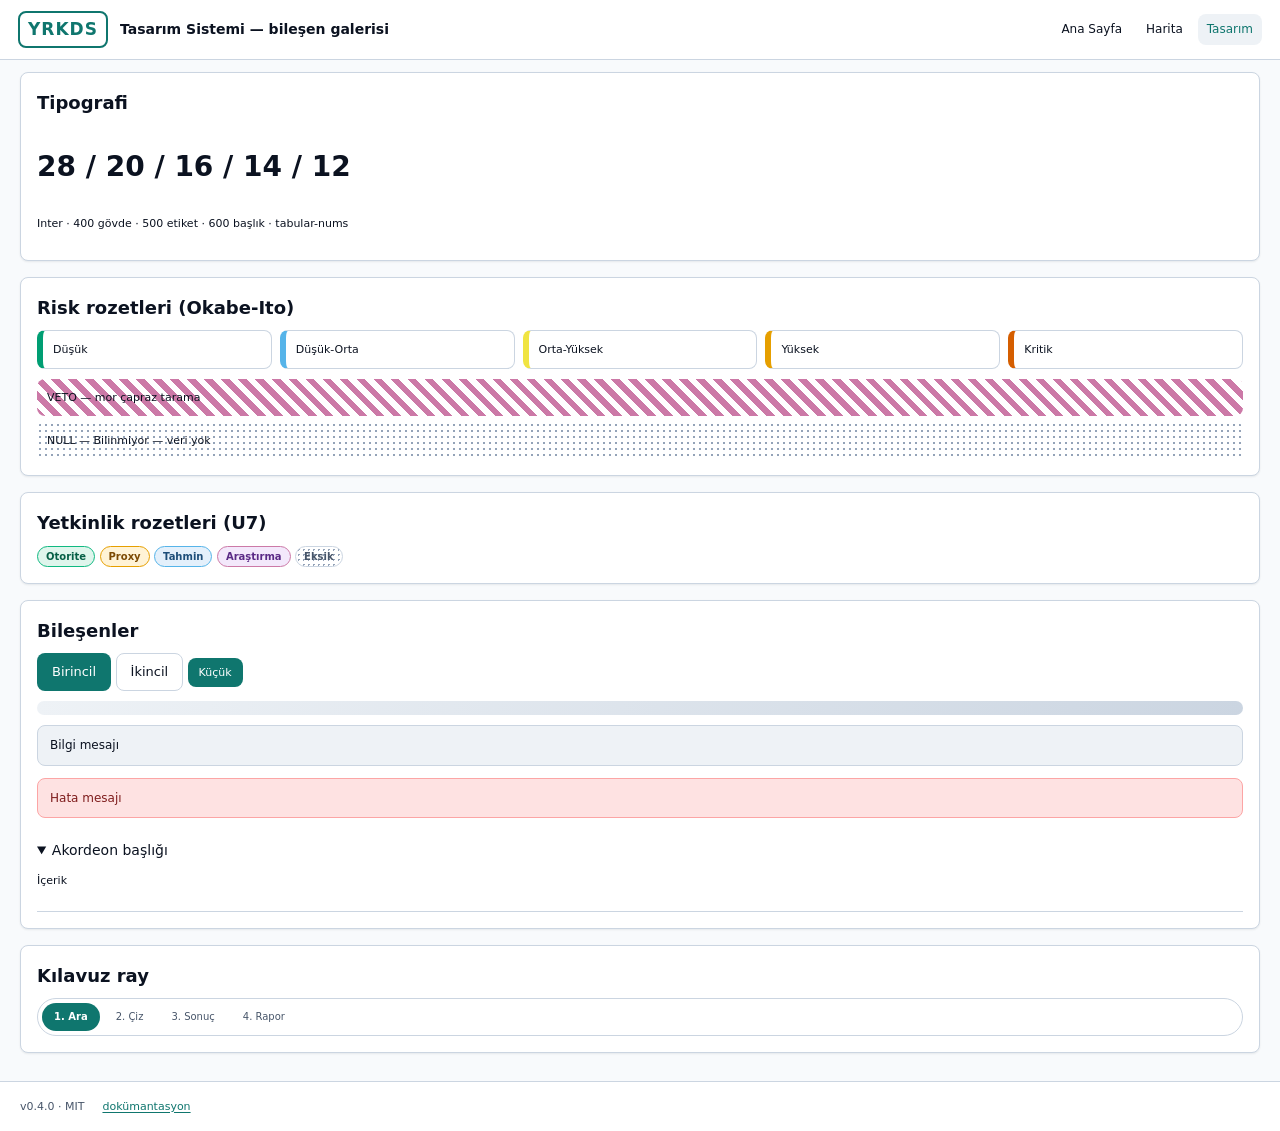
==== frontend/design.html @ d86f137d "v2.0 baseline: master sprint öncesi" ====
<!DOCTYPE html>
<html lang="tr"><head><meta charset="utf-8"><meta name="viewport" content="width=device-width,initial-scale=1">
<meta name="description" content="YRKDS tasarım sistemi bileşen galerisi.">
<title>Tasarım Sistemi — YRKDS</title><link rel="icon" type="image/svg+xml" href="/assets/icons/favicon.svg">
<meta property="og:image" content="/assets/icons/og.svg">
<link rel="stylesheet" href="css/style.css">
<script>try{var _t=localStorage.getItem('yrkds-tema');if(_t)document.documentElement.dataset.theme=_t}catch(e){}</script></head><body>
<header class="ust"><div class="baslik"><a href="/" class="logo-link"><span class="logo">YRKDS</span></a><div><h1>Tasarım Sistemi — bileşen galerisi</h1></div></div>
<nav class="ust-menu"><a href="/">Ana Sayfa</a><a href="/harita.html">Harita</a><a href="/design.html" aria-current="page">Tasarım</a></nav></header>
<main class="auth-icerik">
<div class="kart"><h2>Tipografi</h2><p style="font-size:28px;font-weight:600">28 / 20 / 16 / 14 / 12</p>
<p class="kucuk">Inter · 400 gövde · 500 etiket · 600 başlık · tabular-nums</p></div>
<div class="kart"><h2>Risk rozetleri (Okabe-Ito)</h2>
<div class="bantlar"><div class="bant-kutu low">Düşük</div><div class="bant-kutu lowmid">Düşük-Orta</div>
<div class="bant-kutu mid">Orta-Yüksek</div><div class="bant-kutu high">Yüksek</div><div class="bant-kutu crit">Kritik</div></div>
<div class="veto-ornek" style="margin-top:10px">VETO — mor çapraz tarama</div>
<div class="null-ornek" style="margin-top:6px">NULL — Bilinmiyor — veri yok</div></div>
<div class="kart"><h2>Yetkinlik rozetleri (U7)</h2>
<span class="rozet rozet-Otorite">Otorite</span> <span class="rozet rozet-Proxy">Proxy</span>
<span class="rozet rozet-Tahmin">Tahmin</span> <span class="rozet rozet-Araştırma">Araştırma</span>
<span class="rozet rozet-Eksik">Eksik</span></div>
<div class="kart"><h2>Bileşenler</h2>
<button class="btn btn-dark">Birincil</button> <button class="btn btn-outline">İkincil</button>
<button class="btn btn-dark btn-sm">Küçük</button>
<div class="skeleton" style="margin-top:10px"></div>
<div class="form-bilgi" style="margin-top:10px">Bilgi mesajı</div>
<div class="form-hata">Hata mesajı</div>
<div class="akordeon"><details open><summary>Akordeon başlığı</summary><p class="kucuk">İçerik</p></details></div>
</div>
<div class="kart"><h2>Kılavuz ray</h2><div class="kilavuz-ray" style="position:static;transform:none">
<button class="ray-adim aktif">1. Ara</button><button class="ray-adim">2. Çiz</button>
<button class="ray-adim">3. Sonuç</button><button class="ray-adim">4. Rapor</button></div></div>
</main>
<footer class="alt-bilgi"><span>v0.4.0 · MIT</span><a href="/docs/tasarim_sistemi.md">dokümantasyon</a></footer>
</body></html>
---- frontend/css/style.css ----
/* YRKDS tasarım sistemi v1 — self-host font, OKabe-Ito palet, çift tema */
@font-face{font-family:Inter;src:url('/assets/fonts/Inter-Regular.woff2') format('woff2');font-weight:400;font-display:swap}
@font-face{font-family:Inter;src:url('/assets/fonts/Inter-Medium.woff2') format('woff2');font-weight:500;font-display:swap}
@font-face{font-family:Inter;src:url('/assets/fonts/Inter-SemiBold.woff2') format('woff2');font-weight:600;font-display:swap}

:root{
  --koyu:#0b5c5d; --accent:#0F766E; --accent-text:#ffffff;
  --surface:#F8FAFC; --card:#FFFFFF; --text:#0B1220; --muted:#475569;
  --border:#CBD5E1; --soft:#EEF2F6; --shadow:0 1px 2px rgba(15,23,42,.08);
  --risk-dusuk:#009E73; --risk-dusuk-orta:#56B4E9; --risk-orta:#F0E442;
  --risk-yuksek:#E69F00; --risk-kritik:#D55E00; --veto:#CC79A7;
  --bos:#94A3B8; --kritik-metin:#A34300; --radius:8px; --bosluk:8px;
}
[data-theme="dark"]{
  --koyu:#0B1220; --accent:#2DD4BF; --accent-text:#04171A;
  --surface:#0B1220; --card:#111827; --text:#E5EDF5; --muted:#A9B8C9;
  --border:#334155; --soft:#152133; --shadow:0 1px 2px rgba(0,0,0,.4); --kritik-metin:#FDBA74;
}
*{box-sizing:border-box}
html{scroll-behavior:smooth}
body{margin:0;font-family:Inter,system-ui,sans-serif;background:var(--surface);color:var(--text);
     font-size:14px;line-height:1.55;-webkit-font-smoothing:antialiased}
a{color:var(--accent);text-decoration:underline;text-underline-offset:2px}
a:hover{text-decoration-thickness:2px}
.ust-menu a,.logo-link,.btn{text-decoration:none}
:focus-visible{outline:2px solid var(--accent);outline-offset:2px;border-radius:3px}
button,input,select{font:inherit;color:inherit}
.tabular,.tablo td,.metrikler b{font-variant-numeric:tabular-nums}
@media(prefers-reduced-motion:reduce){*{animation:none!important;transition:none!important;scroll-behavior:auto!important}}

/* Üst çubuk */
.ust{position:sticky;top:0;z-index:1000;min-height:60px;background:var(--card);color:var(--text);
     display:flex;align-items:center;justify-content:space-between;gap:16px;padding:8px 18px;
     border-bottom:1px solid var(--border)}
.baslik{display:flex;align-items:center;gap:12px}
.logo-link{display:inline-flex}
.logo{font-weight:600;font-size:17px;letter-spacing:1px;color:var(--accent);border:2px solid var(--accent);
      border-radius:var(--radius);padding:3px 8px}
.baslik h1{font-size:14px;font-weight:600;margin:0}
.ust-menu{display:flex;gap:6px;flex-wrap:wrap;align-items:center}
.ust-menu a{padding:6px 9px;border-radius:var(--radius);color:var(--text);font-size:12px}
.ust-menu a:hover,.ust-menu a[aria-current="page"]{background:var(--soft);text-decoration:none;color:var(--accent)}
.durum{display:flex;gap:6px}
.nişan{background:var(--soft);border:1px solid var(--border);color:var(--muted);border-radius:20px;
       padding:3px 10px;font-size:10px;letter-spacing:.3px}
.alt-bilgi{border-top:1px solid var(--border);padding:16px 20px;font-size:11px;color:var(--muted);
           display:flex;gap:18px;flex-wrap:wrap;background:var(--card)}
.tema-butonu{background:none;border:1px solid var(--border);border-radius:var(--radius);cursor:pointer;padding:5px 9px}

/* Ortak bileşenler */
.kart{background:var(--card);border:1px solid var(--border);border-radius:var(--radius);
      padding:16px;margin-bottom:16px;box-shadow:var(--shadow)}
.kart h2{font-size:18px;margin:0 0 8px;font-weight:600}
.kart h3{font-size:14px;margin:16px 0 6px;font-weight:600}
.kart h5{font-size:13px;font-weight:600;color:var(--accent);margin:0 0 8px}
.kucuk{font-size:11px;line-height:1.5}
.muted{color:var(--muted)}
.btn{display:inline-flex;align-items:center;justify-content:center;gap:6px;border-radius:var(--radius);
     border:1px solid transparent;padding:8px 14px;cursor:pointer;font-weight:500;font-size:13px;
     transition:background 150ms ease-out}
.btn-dark{background:var(--accent);color:var(--accent-text)}
.btn-dark:hover{filter:brightness(1.08)}
.btn-outline{background:transparent;border-color:var(--border);color:var(--text)}
.btn-sm{padding:5px 10px;font-size:11px}
.w-100{width:100%}
.rozet{display:inline-block;padding:2px 8px;border-radius:20px;font-size:10px;font-weight:600;
       background:var(--soft);border:1px solid var(--border)}
.rozet-Otorite{background:#DFF5EC;color:#065F46;border-color:#10B981}
.rozet-Proxy{background:#FFF3D6;color:#7C4A03;border-color:#E69F00}
.rozet-Tahmin{background:#E4F0FB;color:#1E4E79;border-color:#56B4E9}
.rozet-Araştırma{background:#F3E8FB;color:#5B2A86;border-color:#CC79A7}
.rozet-Eksik{background:radial-gradient(var(--bos) 1px,transparent 1px);background-size:5px 5px;
              color:var(--muted);border-color:var(--border)}
[data-theme="dark"] .rozet-Otorite{background:#063D32;color:#A7F3D0}
[data-theme="dark"] .rozet-Proxy{background:#4A3205;color:#FDE68A}
[data-theme="dark"] .rozet-Tahmin{background:#123A5A;color:#BFDBFE}
.tablo{width:100%;border-collapse:collapse;font-size:12px}
.tablo th,.tablo td{border-bottom:1px solid var(--border);padding:8px;text-align:left;vertical-align:top}
.tablo th{color:var(--muted);font-weight:500}
.akordeon details{border-bottom:1px solid var(--border);padding:10px 0}
.akordeon summary{cursor:pointer;font-weight:500}
.form-hata,.form-bilgi{padding:10px 12px;border-radius:var(--radius);margin:0 0 12px;font-size:12px}
.form-hata{background:#FEE2E2;color:#7F1D1D;border:1px solid #FCA5A5}
.form-bilgi{background:var(--soft);color:var(--text);border:1px solid var(--border)}
.auth-kart{max-width:440px;margin:40px auto}
.auth-form{display:grid;gap:8px}
.auth-form label{font-size:11px;color:var(--muted)}
.auth-form input{padding:9px 10px;border:1px solid var(--border);border-radius:var(--radius);
                 background:var(--surface);color:var(--text)}
.auth-icerik{padding:12px 20px;min-height:70vh}
.skeleton{background:linear-gradient(90deg,var(--soft),var(--border),var(--soft));background-size:200% 100%;
          animation:skeleton 1.2s linear infinite;border-radius:var(--radius);height:14px}
@keyframes skeleton{to{background-position:-200% 0}}
.toast{position:fixed;bottom:20px;right:20px;background:var(--card);border:1px solid var(--border);
       border-radius:var(--radius);padding:10px 14px;box-shadow:var(--shadow);z-index:2000}
.modal{position:fixed;inset:0;background:#0008;display:grid;place-items:center;z-index:2000}
.modal .kart{max-width:520px;width:90%}

/* Ana sayfa */
.hero{display:grid;grid-template-columns:1.4fr .8fr;gap:24px;padding:36px 20px}
.hero h2{font-size:32px;line-height:1.2;margin:0 0 10px;font-weight:600;letter-spacing:-.5px}
.hero p{font-size:15px;color:var(--muted);max-width:56ch}
.cta{display:flex;gap:10px;margin-top:18px}
.istatistik-kutu{display:grid;gap:8px;align-content:start}
.istatistik{display:flex;justify-content:space-between;align-items:baseline;background:var(--card);
            border:1px solid var(--border);border-radius:var(--radius);padding:10px 12px}
.istatistik b{font-size:18px;font-variant-numeric:tabular-nums}
.bolum{padding:8px 20px 28px}
.bolum-baslik{font-size:20px;font-weight:600;margin:0 0 14px}
.adimlar{display:grid;grid-template-columns:repeat(3,1fr);gap:14px}
.adim .ikon{width:36px;height:36px;color:var(--accent)}
.bantlar{display:grid;grid-template-columns:repeat(5,1fr);gap:8px}
.bant-kutu{border:1px solid var(--border);border-left:6px solid var(--bos);border-radius:var(--radius);
           padding:10px;background:var(--card);font-size:11px}
.bant-kutu.low{border-left-color:var(--risk-dusuk)}
.bant-kutu.lowmid{border-left-color:var(--risk-dusuk-orta)}
.bant-kutu.mid{border-left-color:var(--risk-orta)}
.bant-kutu.high{border-left-color:var(--risk-yuksek)}
.bant-kutu.crit{border-left-color:var(--risk-kritik)}
.veto-ornek{background:repeating-linear-gradient(45deg,var(--veto),var(--veto) 6px,transparent 6px,transparent 12px);
            padding:10px;border-radius:var(--radius);font-size:11px}
.null-ornek{background:radial-gradient(var(--bos) 1px,transparent 1px);background-size:6px 6px;
            padding:10px;border-radius:var(--radius);font-size:11px}
.kaynak-listesi{display:flex;flex-wrap:wrap;gap:8px}
.kaynak-listesi a{border:1px solid var(--border);border-radius:20px;padding:6px 11px;background:var(--card);font-size:11px}
.olay-akisi li{padding:6px 0;border-bottom:1px solid var(--border);font-size:12px;list-style:none}
.olay-akisi{padding:0;margin:0}
.sss{max-width:820px}

/* Harita sayfası */
main.harita-duzen{display:grid;grid-template-columns:250px 1fr 340px;height:calc(100vh - 60px)}
.sol,.sag{overflow:auto;padding:12px}
.harita-alani{position:relative}
#harita{width:100%;height:100%}
.leaflet-ust{position:absolute;top:10px;left:50%;transform:translateX(-50%);z-index:500}
.goto{background:var(--card);color:var(--text);padding:5px 10px;border-radius:var(--radius);
      box-shadow:var(--shadow);font-size:11px;border:1px solid var(--border)}
.katman-listesi label{display:block;font-size:12px;padding:3px 0;cursor:pointer}
.katman-listesi input{margin-right:6px}
.sekmeler{display:flex;gap:4px;border-bottom:1px solid var(--border);margin-bottom:10px;flex-wrap:wrap}
.sekmeler button{background:none;border:none;border-bottom:2px solid transparent;padding:6px 8px;cursor:pointer;font-size:11px;color:var(--muted)}
.sekmeler button[aria-selected="true"]{color:var(--accent);border-bottom-color:var(--accent)}
.ara-kutu{display:flex;gap:6px;margin-bottom:10px}
.ara-kutu input{flex:1;min-width:0;padding:8px;border:1px solid var(--border);border-radius:var(--radius);background:var(--card)}
.arac-cubugu{position:absolute;left:10px;top:180px;z-index:500;display:grid;gap:4px;background:var(--card);
             border:1px solid var(--border);border-radius:var(--radius);padding:4px}
.arac-cubugu button{width:36px;height:36px;border:none;background:none;border-radius:6px;cursor:pointer;color:var(--text)}
.arac-cubugu button:hover,.arac-cubugu button.aktif{background:var(--soft);color:var(--accent)}
.harita-alt{position:absolute;bottom:0;left:0;right:0;z-index:500;display:flex;justify-content:space-between;
            align-items:center;gap:8px;padding:4px 10px;background:var(--card);border-top:1px solid var(--border);font-size:10px}
.leg{kuris-icon}
.sonuc-baslik{display:flex;justify-content:space-between;align-items:center}
.kapat{border:none;background:none;font-size:20px;cursor:pointer;color:var(--muted)}
.skor-kutu{display:flex;align-items:center;gap:14px;padding:12px;border-radius:var(--radius);
            background:var(--soft);border-left:5px solid var(--accent)}
.skor-kutu.Düşük{border-left-color:var(--risk-dusuk)}
.skor-kutu.Düşük-Orta{border-left-color:var(--risk-dusuk-orta)}
.skor-kutu.Orta-Yüksek{border-left-color:var(--risk-orta)}
.skor-kutu.Yüksek{border-left-color:var(--risk-yuksek)}
.skor-kutu.Kritik{border-left-color:var(--risk-kritik)}
.skor-kutu.KARARSIZ{border-left-color:var(--bos)}
.skor-buyuk{font-size:38px;font-weight:600;color:var(--accent);font-variant-numeric:tabular-nums}
.bant{font-weight:600;font-size:13px}
.metrikler{display:grid;grid-template-columns:repeat(3,1fr);gap:6px;margin:10px 0}
.metrikler div{background:var(--soft);border-radius:6px;padding:6px;text-align:center}
.metrikler span{display:block;font-size:9px;color:var(--muted)}
.metrikler b{font-size:12px}
.cubuk{height:6px;background:var(--border);border-radius:3px;overflow:hidden;margin-top:4px}
.cubuk i{display:block;height:100%;background:var(--accent)}
.veto-uyari{background:repeating-linear-gradient(45deg,#f3e8fb,#f3e8fb 6px,#e6d2f5 6px,#e6d2f5 12px);
            color:#5b2a86;border:2px dashed var(--veto);padding:8px;border-radius:var(--radius);font-size:11px;margin-bottom:8px}
[data-theme="dark"] .veto-uyari{color:#F0D9F7;background:repeating-linear-gradient(45deg,#3b1f4e,#3b1f4e 6px,#241030 6px,#241030 12px)}
.belirsizlik{background:var(--soft);border-left:3px solid var(--accent);padding:6px 8px;font-size:10px;margin:8px 0}
.kanit{border-bottom:1px solid var(--border);padding:6px 0;font-size:11px}
.kanit .kaynak{color:var(--muted);font-size:10px}
.uyarilar{background:#fff8e9;color:#7c4a03;border:1px solid #f0d9a8;border-radius:var(--radius);padding:8px;margin:8px 0}
[data-theme="dark"] .uyarilar{background:#3a2c0a;color:#FDE68A;border-color:#7c5a0a}
h6{font-size:11px;color:var(--accent);margin:12px 0 4px}
.bos-durum{text-align:center;padding:28px 12px;color:var(--muted)}
.bos-durum svg{width:48px;height:48px;color:var(--accent)}
.tur-uyari{position:absolute;top:52px;left:50%;transform:translateX(-50%);z-index:600;background:var(--card);border:1px solid var(--border);
           border-radius:var(--radius);padding:8px 12px;font-size:11px;box-shadow:var(--shadow)}
.tur-adim{font-weight:600;color:var(--accent)}
.kilavuz-ray{position:absolute;top:6px;left:50%;transform:translateX(-50%);z-index:600;display:flex;gap:4px;
             background:var(--card);border:1px solid var(--border);border-radius:20px;padding:4px}
.ray-adim{border:none;background:transparent;color:var(--muted);border-radius:16px;padding:6px 12px;min-height:28px;font-size:10px;cursor:pointer}
.ray-adim.aktif{background:var(--accent);color:var(--accent-text);font-weight:600}
.viz-v2{display:flex;gap:12px;align-items:center;margin:10px 0}
.skor-halka{width:88px;height:88px;flex:none}
.bant-cubuklari{flex:1;display:grid;gap:4px}
.bant-satir{display:grid;grid-template-columns:18px 1fr 32px;gap:6px;align-items:center;font-size:10px}
.bant-iz{height:8px;background:var(--border);border-radius:4px;overflow:hidden}
.bant-iz i{display:block;height:100%;background:var(--accent)}
.sparkline{height:24px;width:120px}
.sag details{border-top:1px solid var(--border);padding:8px 0}
.sag summary{cursor:pointer;font-weight:600;font-size:11px;color:var(--accent)}
#komutPaleti[hidden]{display:none}
/* WCAG 2.2 hedef boyutu: harita kontrolleri en az 24x24 px */
.leaflet-control-zoom a,.leaflet-draw-toolbar a,.leaflet-control-layers-toggle{
  width:32px!important;height:32px!important;line-height:32px!important;font-size:16px!important}
.leaflet-draw-actions a{min-width:36px;min-height:30px;padding:6px 8px;line-height:18px}
.tur-uyari button{min-height:30px}
@media (max-width:1100px){main.harita-duzen{grid-template-columns:210px 1fr 300px}
  .hero{grid-template-columns:1fr}.adimlar,.bantlar{grid-template-columns:1fr}}
@media print{
  .ust-menu,.arac-cubugu,.kilavuz-ray,.leaflet-control,.sag details:not([open]),.alt-bilgi{display:none!important}
  body{background:#fff;color:#000}
  .kart{break-inside:avoid;box-shadow:none;border:1px solid #ccc}
}
@media (max-width:760px){
  main.harita-duzen{display:block;height:auto}
  .sol{display:none}
  .harita-alani{height:60vh}
  .sag{position:fixed;bottom:0;left:0;right:0;max-height:45vh;background:var(--card);
       border-top:2px solid var(--accent);border-radius:14px 14px 0 0;z-index:900}
  .arac-cubugu button{width:44px;height:44px}
  .ust-menu{display:none}
}
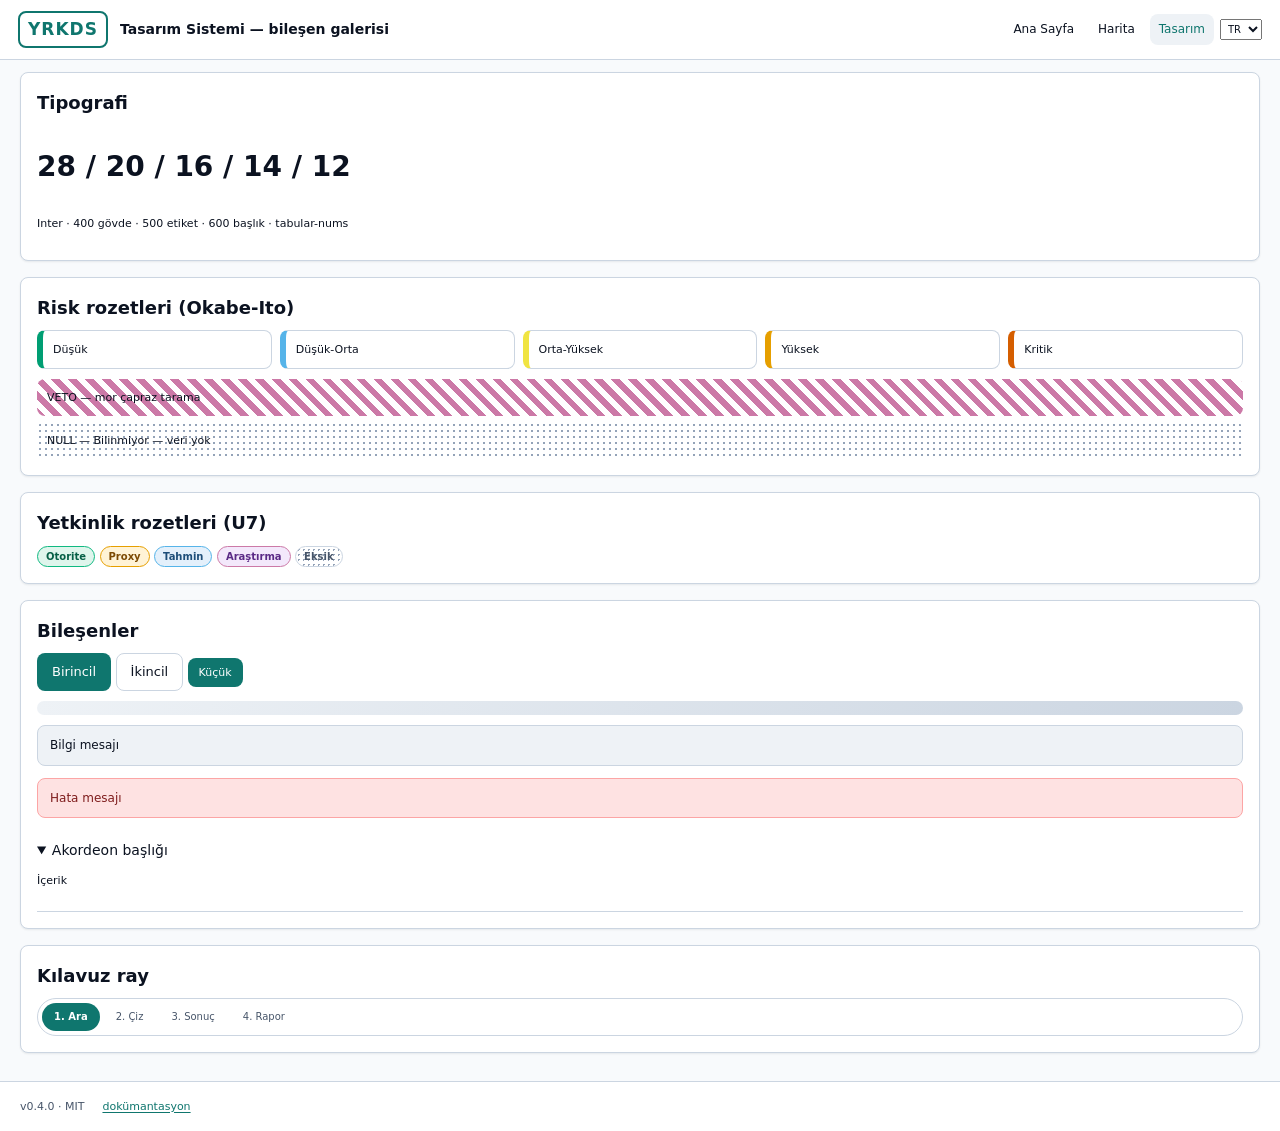
==== commit b9d0d710: "v3 Faz4 D1-D4 + sürüm 3.0.0 + ADR-0023" ====
--- a/frontend/design.html
+++ b/frontend/design.html
@@ -6,7 +6,7 @@
 <link rel="stylesheet" href="css/style.css">
 <script>try{var _t=localStorage.getItem('yrkds-tema');if(_t)document.documentElement.dataset.theme=_t}catch(e){}</script></head><body>
 <header class="ust"><div class="baslik"><a href="/" class="logo-link"><span class="logo">YRKDS</span></a><div><h1>Tasarım Sistemi — bileşen galerisi</h1></div></div>
-<nav class="ust-menu"><a href="/">Ana Sayfa</a><a href="/harita.html">Harita</a><a href="/design.html" aria-current="page">Tasarım</a></nav></header>
+<nav class="ust-menu"><a href="/">Ana Sayfa</a><a href="/harita.html" data-i18n="nav.map">Harita</a><a href="/design.html" aria-current="page">Tasarım</a><select id="dilSec" aria-label="Dil / Language" style="font-size:10px;padding:3px"><option value="tr">TR</option><option value="en">EN</option></select></nav></header>
 <main class="auth-icerik">
 <div class="kart"><h2>Tipografi</h2><p style="font-size:28px;font-weight:600">28 / 20 / 16 / 14 / 12</p>
 <p class="kucuk">Inter · 400 gövde · 500 etiket · 600 başlık · tabular-nums</p></div>
@@ -32,4 +32,5 @@
 <button class="ray-adim">3. Sonuç</button><button class="ray-adim">4. Rapor</button></div></div>
 </main>
 <footer class="alt-bilgi"><span>v0.4.0 · MIT</span><a href="/docs/tasarim_sistemi.md">dokümantasyon</a></footer>
+<script src="js/i18n.js"></script>
 </body></html>
